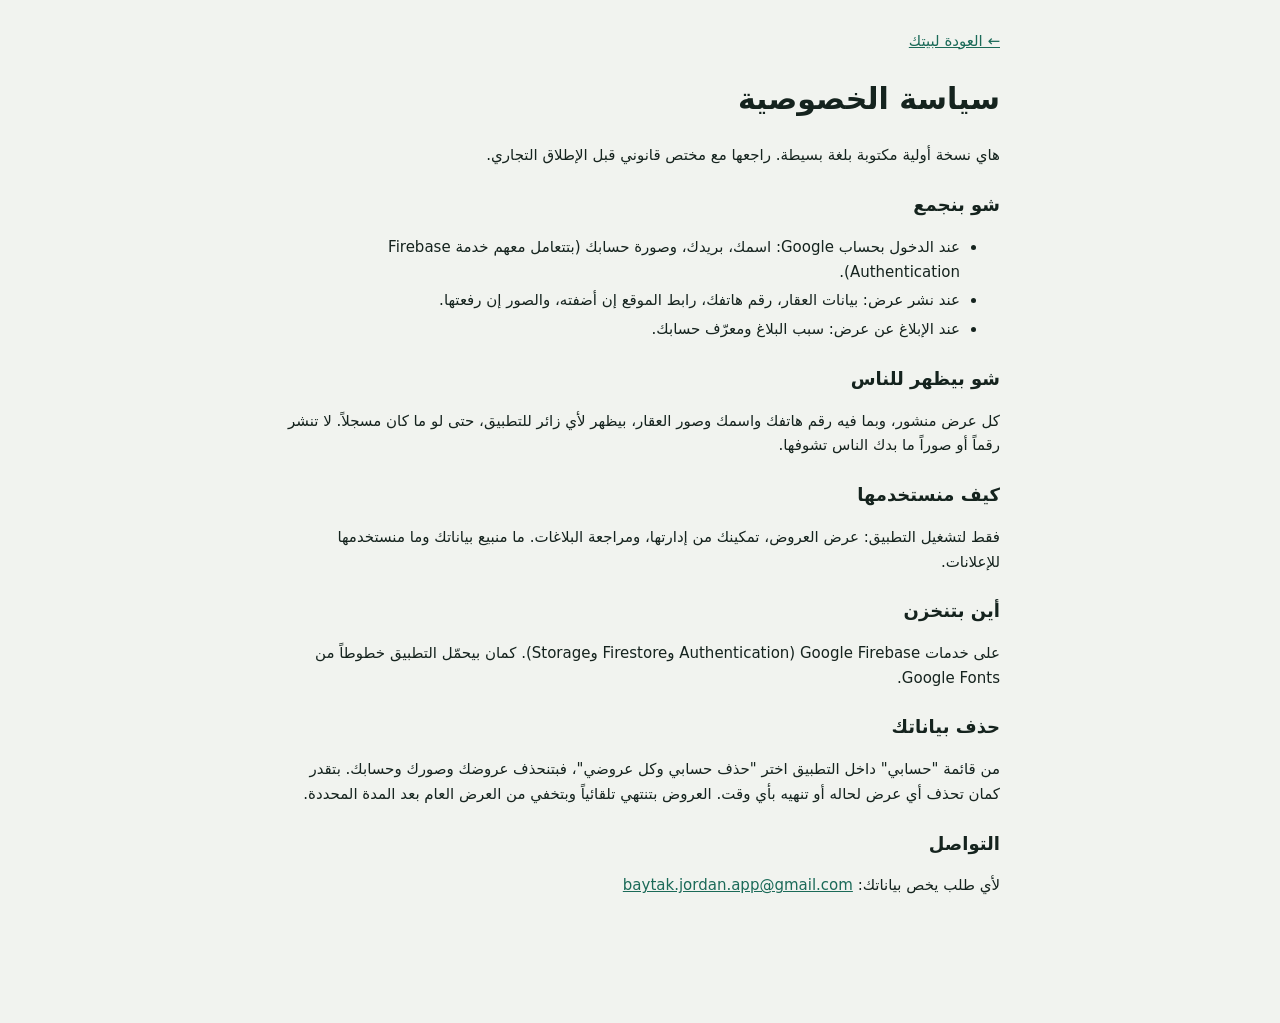
==== public/privacy.html @ 8f3cce11 "Add files via upload" ====
<!doctype html>
<html lang="ar" dir="rtl">
<head>
<meta charset="utf-8">
<meta name="viewport" content="width=device-width,initial-scale=1">
<title>سياسة الخصوصية | بيتك</title>
<link rel="stylesheet" href="css/style.css">
</head>
<body>
<main class="page">
<p><a href="index.html">← العودة لبيتك</a></p>
<h1>سياسة الخصوصية</h1>
<p>هاي نسخة أولية مكتوبة بلغة بسيطة. راجعها مع مختص قانوني قبل الإطلاق التجاري.</p>

<h2>شو بنجمع</h2>
<ul>
<li>عند الدخول بحساب Google: اسمك، بريدك، وصورة حسابك (بتتعامل معهم خدمة Firebase Authentication).</li>
<li>عند نشر عرض: بيانات العقار، رقم هاتفك، رابط الموقع إن أضفته، والصور إن رفعتها.</li>
<li>عند الإبلاغ عن عرض: سبب البلاغ ومعرّف حسابك.</li>
</ul>

<h2>شو بيظهر للناس</h2>
<p>كل عرض منشور، وبما فيه رقم هاتفك واسمك وصور العقار، بيظهر لأي زائر للتطبيق، حتى لو ما كان مسجلاً. لا تنشر رقماً أو صوراً ما بدك الناس تشوفها.</p>

<h2>كيف منستخدمها</h2>
<p>فقط لتشغيل التطبيق: عرض العروض، تمكينك من إدارتها، ومراجعة البلاغات. ما منبيع بياناتك وما منستخدمها للإعلانات.</p>

<h2>أين بتنخزن</h2>
<p>على خدمات Google Firebase (Authentication وFirestore وStorage). كمان بيحمّل التطبيق خطوطاً من Google Fonts.</p>

<h2>حذف بياناتك</h2>
<p>من قائمة "حسابي" داخل التطبيق اختر "حذف حسابي وكل عروضي"، فبتنحذف عروضك وصورك وحسابك. بتقدر كمان تحذف أي عرض لحاله أو تنهيه بأي وقت. العروض بتنتهي تلقائياً وبتخفي من العرض العام بعد المدة المحددة.</p>

<h2>التواصل</h2>
<p>لأي طلب يخص بياناتك: <span id="mail">راسل صاحب التطبيق</span></p>
</main>
<script type="module">
import { OPTIONS } from './js/config.js';
if (OPTIONS.contactEmail && !String(OPTIONS.contactEmail).startsWith('PASTE')) {
  const a = document.createElement('a'); a.href = 'mailto:' + OPTIONS.contactEmail; a.textContent = OPTIONS.contactEmail;
  document.getElementById('mail').replaceChildren(a);
}
</script>
</body>
</html>
---- public/css/style.css ----
/* بيتك: واجهة بعمود واحد على الموبايل وشبكة بطاقات من عرض التابلت. تفاصيل العرض والإضافة بنوافذ سفلية. */
:root{
  --bg:#F1F3EF; --surface:#FFFFFF; --ink:#15231E; --muted:#58675F; --line:#D9DFDA;
  --accent:#1B6A58; --accent-ink:#FFFFFF; --accent-soft:#DCEDE6; --seg:#E3E8E3; --chip:#EEF1EE;
  --warn-bg:#FBEBD0; --warn-ink:#6E4208; --danger:#B3261E; --backdrop:rgba(12,22,18,.55);
  --art-a:#CFE4DC; --art-b:#D6E0EC; --art-c:#E9DFCE; --art-d:#E1DAEA; --art-fg:#1B6A58; --art-fg2:#FFFFFF;
  --display:'Readex Pro','IBM Plex Sans Arabic',Tahoma,system-ui,sans-serif;
  --text:'IBM Plex Sans Arabic',Tahoma,system-ui,sans-serif;
  color-scheme:light;
}
@media (prefers-color-scheme: dark){:root{
  --bg:#0E1713; --surface:#16231E; --ink:#E7EEEA; --muted:#9DB0A7; --line:#2A3B34;
  --accent:#49BFA0; --accent-ink:#06211A; --accent-soft:#1C3A31; --seg:#1B2A24; --chip:#1E2E28;
  --warn-bg:#3B2A10; --warn-ink:#F3CF92; --danger:#FF8A80; --backdrop:rgba(0,0,0,.65);
  --art-a:#1E3A31; --art-b:#1F2E40; --art-c:#3A3223; --art-d:#2E2840; --art-fg:#49BFA0; --art-fg2:#0E1713; color-scheme:dark}}

*{box-sizing:border-box}
html,body{margin:0}
body{background:var(--bg);color:var(--ink);font-family:var(--text);font-size:15px;line-height:1.65;
  padding-block:calc(14px + env(safe-area-inset-top,0px)) calc(110px + env(safe-area-inset-bottom,0px));
  padding-left:max(16px,env(safe-area-inset-left,0px));padding-right:max(16px,env(safe-area-inset-right,0px))}
[hidden]{display:none!important}
a{color:var(--accent)}
.wrap{max-width:1040px;margin-inline:auto;display:flex;flex-direction:column;gap:14px}
button,input,select,textarea{font:inherit;color:inherit}
:focus-visible{outline:3px solid var(--accent);outline-offset:2px}

.top{display:flex;align-items:center;justify-content:space-between;gap:12px}
.brand{display:flex;align-items:center;gap:10px;min-width:0}
.mark{width:42px;height:42px;border-radius:12px;background:var(--accent);display:grid;place-items:center;flex:none}
.brand h1{font-family:var(--display);font-size:26px;line-height:1.1;margin:0;font-weight:700}
.brand p{margin:0;color:var(--muted);font-size:13px}
.who{display:flex;align-items:center;gap:8px;min-width:0}
.who .me{display:flex;align-items:center;gap:8px;border:1px solid var(--line);background:var(--surface);border-radius:999px;padding:4px 12px 4px 4px;cursor:pointer;max-width:170px}
.who .me img,.who .me .av{width:30px;height:30px;border-radius:50%;flex:none;background:var(--accent-soft);display:grid;place-items:center;color:var(--accent);font-weight:600}
.who .me span.n{overflow:hidden;text-overflow:ellipsis;white-space:nowrap;font-size:13px}

.seg{display:grid;grid-template-columns:repeat(3,1fr);gap:4px;background:var(--seg);padding:4px;border-radius:14px}
.seg button{border:0;background:transparent;padding:10px 6px;border-radius:10px;font-family:var(--display);font-weight:500;font-size:15px;cursor:pointer;color:var(--muted)}
.seg button[aria-selected="true"]{background:var(--surface);color:var(--accent);box-shadow:0 1px 3px rgba(0,0,0,.12)}

.filters{display:grid;grid-template-columns:repeat(2,minmax(0,1fr));gap:8px}
.filters>*{min-width:0}
@media(min-width:700px){.filters{grid-template-columns:repeat(5,minmax(0,1fr))}}
.field{width:100%;min-height:44px;border:1px solid var(--line);background:var(--surface);border-radius:12px;padding:8px 12px}
textarea.field{min-height:84px;resize:vertical}

.note{background:var(--warn-bg);color:var(--warn-ink);border-radius:12px;padding:10px 14px;font-size:14px}
.note.info{background:var(--accent-soft);color:var(--ink)}
.note+.note{margin-top:8px}
.count{color:var(--muted);font-size:13px;min-height:20px}
.hint{color:var(--muted);font-size:12.5px;margin:0}

.grid{display:grid;grid-template-columns:repeat(auto-fill,minmax(min(100%,290px),1fr));gap:14px}
.card{display:flex;flex-direction:column;text-align:start;background:var(--surface);border:1px solid var(--line);border-radius:16px;overflow:hidden;padding:0;cursor:pointer;min-width:0}
.card:hover{border-color:var(--accent)}
.art,.photo{display:block;width:100%;height:auto;aspect-ratio:16/9}
.photo{object-fit:cover;background:var(--chip)}
.cbody{padding:12px 14px 14px;display:flex;flex-direction:column;gap:6px;min-width:0}
.price{font-family:var(--display);font-weight:700;font-size:21px;font-variant-numeric:tabular-nums;line-height:1.3}
.price small{font-family:var(--text);font-weight:400;font-size:13px;color:var(--muted)}
.ctitle{font-weight:600;overflow-wrap:anywhere}
.loc{color:var(--muted);font-size:13.5px;overflow-wrap:anywhere}
.chips{display:flex;flex-wrap:wrap;gap:6px}
.chip{background:var(--chip);border-radius:999px;padding:1px 10px;font-size:13px;white-space:nowrap}
.badge{background:var(--accent-soft);color:var(--accent);border-radius:999px;padding:1px 10px;font-size:12.5px;font-weight:600}
.badge.ex{background:var(--warn-bg);color:var(--warn-ink)}
.badge.done{background:var(--seg);color:var(--muted)}

.empty{background:var(--surface);border:1px dashed var(--line);border-radius:16px;padding:28px 18px;text-align:center;display:flex;flex-direction:column;gap:10px;align-items:center;grid-column:1/-1}
.empty p{margin:0;color:var(--muted);max-width:42ch}
.foot{text-align:center;color:var(--muted);font-size:13px}

.btn{border:1px solid var(--line);background:var(--surface);border-radius:12px;padding:10px 16px;min-height:44px;cursor:pointer;font-weight:600;text-decoration:none;color:var(--ink);display:inline-flex;align-items:center;justify-content:center}
.btn.primary{background:var(--accent);border-color:var(--accent);color:var(--accent-ink)}
.btn.danger{color:var(--danger)}
.btn:disabled{opacity:.6;cursor:default}
.fab{position:fixed;inset-inline-end:max(16px,env(safe-area-inset-left,0px));bottom:calc(18px + env(safe-area-inset-bottom,0px));z-index:5;border-radius:999px;padding:12px 20px;box-shadow:0 6px 18px rgba(0,0,0,.25);font-family:var(--display)}

dialog{background:var(--surface);color:var(--ink);border:0;padding:0;width:100%;max-width:100%;max-height:92dvh;margin:auto 0 0;border-radius:20px 20px 0 0;overflow:auto}
dialog::backdrop{background:var(--backdrop)}
@media(min-width:700px){dialog{max-width:560px;margin:auto;border-radius:20px}}
.sheet{display:flex;flex-direction:column;gap:12px;padding:0 0 calc(18px + env(safe-area-inset-bottom,0px))}
.sheet .pad{padding-inline:max(18px,env(safe-area-inset-left,0px)) max(18px,env(safe-area-inset-right,0px))}
.sheet h2{font-family:var(--display);margin:0;font-size:20px}
.sheethead{display:flex;justify-content:space-between;align-items:center;gap:10px}
.x{border:0;background:var(--chip);border-radius:50%;width:38px;height:38px;cursor:pointer;font-size:18px;line-height:1}
.gallery{display:flex;overflow-x:auto;scroll-snap-type:x mandatory;background:var(--chip)}
.gallery>*{flex:0 0 100%;scroll-snap-align:center}
.specs{display:grid;grid-template-columns:repeat(2,minmax(0,1fr));gap:8px}
.spec{background:var(--chip);border-radius:12px;padding:8px 12px}
.spec b{display:block;font-family:var(--display);font-size:17px}
.spec span{color:var(--muted);font-size:13px}
.contact{border:1px solid var(--line);border-radius:14px;padding:12px 14px;display:flex;flex-direction:column;gap:8px}
.phone{font-family:var(--display);font-size:20px;direction:ltr;unicode-bidi:isolate;text-align:start;font-weight:600}
.row{display:flex;flex-wrap:wrap;gap:8px}
.row>*{flex:1 1 140px;text-align:center}
.form{display:grid;grid-template-columns:repeat(2,minmax(0,1fr));gap:10px}
.form>*{min-width:0}
.form .full{grid-column:1/-1}
.form label{display:flex;flex-direction:column;gap:4px;font-size:13.5px;color:var(--muted)}
.opts{display:grid;grid-template-columns:1fr 1fr;gap:6px}
.opts label{flex-direction:row;align-items:center;justify-content:center;gap:6px;border:1px solid var(--line);border-radius:12px;min-height:44px;color:var(--ink);cursor:pointer;font-weight:600}
.opts label:has(input:checked){background:var(--accent-soft);border-color:var(--accent);color:var(--accent)}
.check{flex-direction:row!important;align-items:center;gap:8px!important;color:var(--ink)!important}
.thumbs{display:flex;flex-wrap:wrap;gap:8px;margin-top:8px}
.thumbs .th{position:relative;width:72px;height:72px;border-radius:10px;overflow:hidden;background:var(--chip)}
.thumbs img{width:100%;height:100%;object-fit:cover;display:block}
.thumbs button{position:absolute;top:2px;inset-inline-start:2px;width:24px;height:24px;border-radius:50%;border:0;background:rgba(0,0,0,.6);color:#fff;cursor:pointer;line-height:1}
.err{color:var(--danger);margin:0;font-size:14px;min-height:20px}
.toast{position:fixed;inset-inline:16px;bottom:calc(84px + env(safe-area-inset-bottom,0px));margin-inline:auto;width:fit-content;max-width:calc(100% - 32px);background:var(--ink);color:var(--bg);padding:10px 16px;border-radius:12px;z-index:50;font-size:14px}
.page{max-width:720px;margin-inline:auto}
.page h1{font-family:var(--display)}
.page h2{font-family:var(--display);font-size:18px;margin-block:22px 6px}
.page li{margin-block:4px}
.admin-row{background:var(--surface);border:1px solid var(--line);border-radius:14px;padding:12px 14px;display:flex;flex-direction:column;gap:8px;margin-bottom:10px}
@media(prefers-reduced-motion:reduce){*{transition:none!important;scroll-behavior:auto!important}}
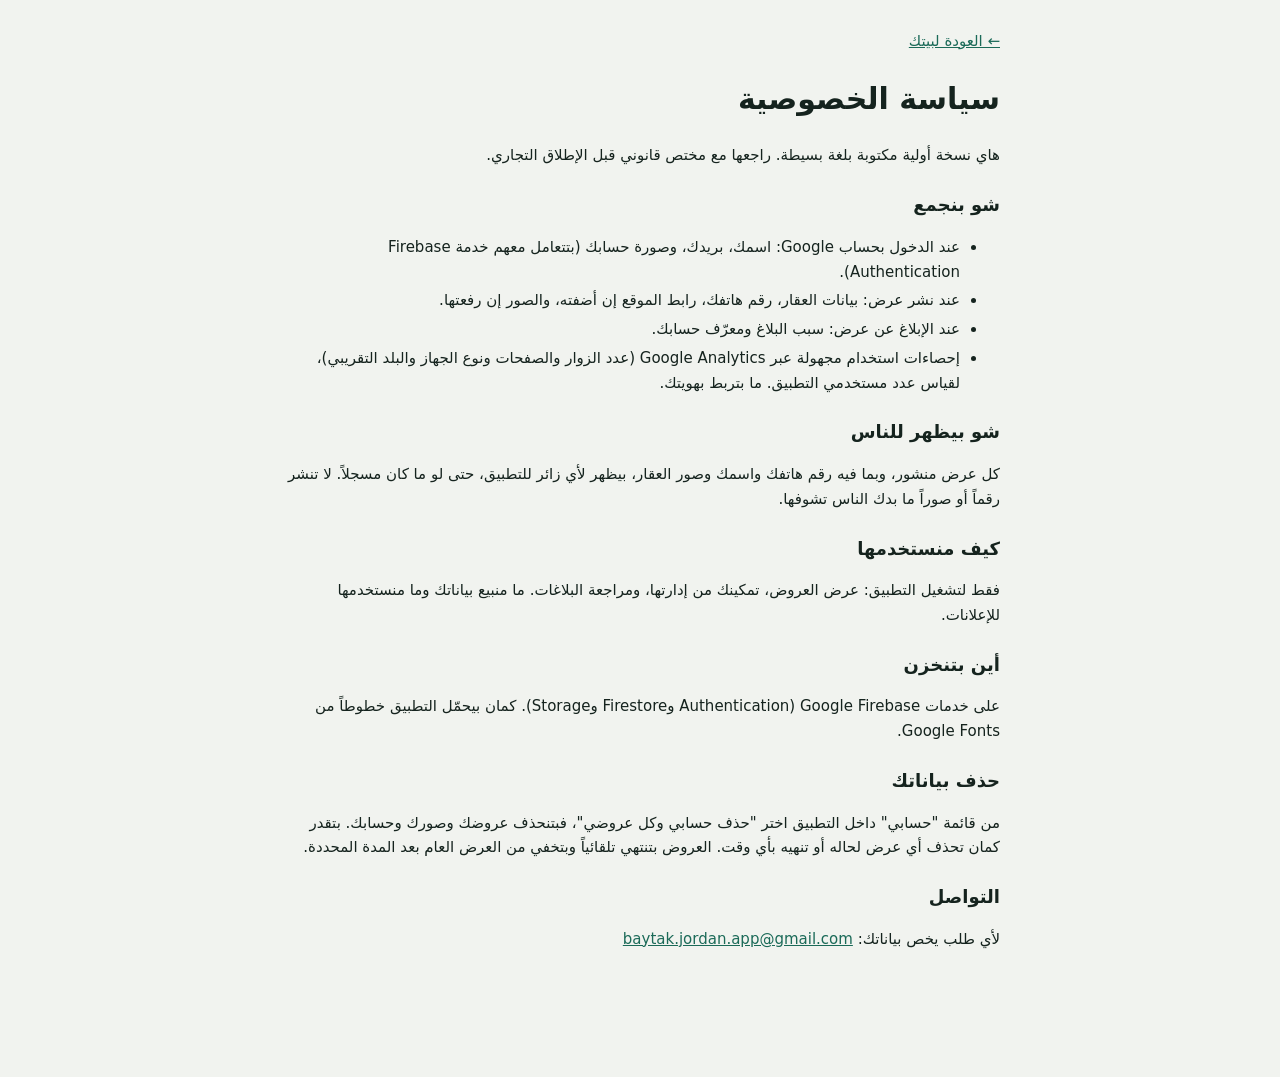
==== commit ca234848: "Add files via upload" ====
--- a/public/privacy.html
+++ b/public/privacy.html
@@ -17,6 +17,7 @@
 <li>عند الدخول بحساب Google: اسمك، بريدك، وصورة حسابك (بتتعامل معهم خدمة Firebase Authentication).</li>
 <li>عند نشر عرض: بيانات العقار، رقم هاتفك، رابط الموقع إن أضفته، والصور إن رفعتها.</li>
 <li>عند الإبلاغ عن عرض: سبب البلاغ ومعرّف حسابك.</li>
+<li>إحصاءات استخدام مجهولة عبر Google Analytics (عدد الزوار والصفحات ونوع الجهاز والبلد التقريبي)، لقياس عدد مستخدمي التطبيق. ما بتربط بهويتك.</li>
 </ul>
 
 <h2>شو بيظهر للناس</h2>
